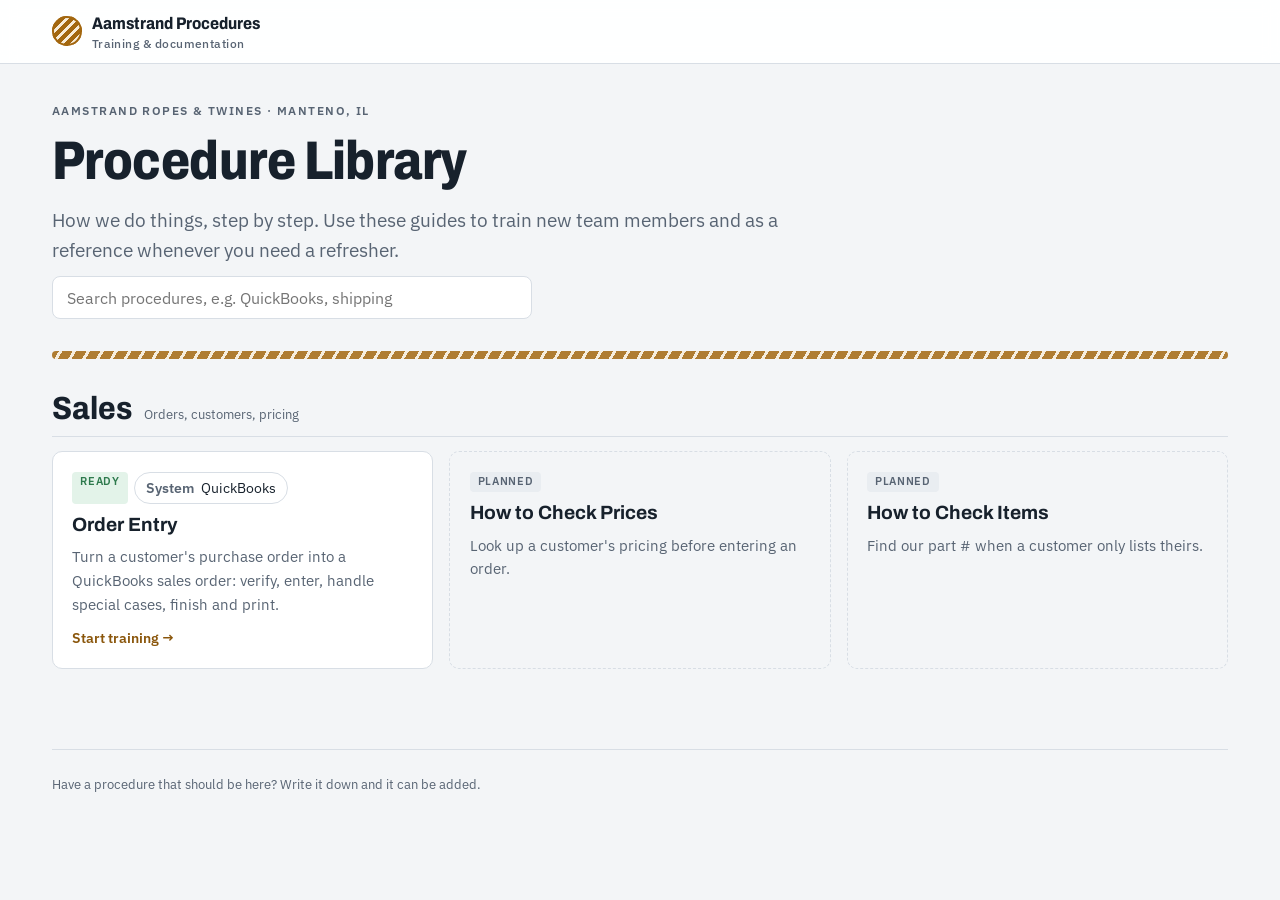
==== index.html @ c87c255a "Add procedure library site with Order Entry training page Static training site built from the Order " ====
<!doctype html>
<html lang="en">
<head>
<meta charset="utf-8">
<meta name="viewport" content="width=device-width, initial-scale=1, viewport-fit=cover">
<title>Aamstrand Procedure Library</title>
<meta name="description" content="Training and documentation for Aamstrand Ropes &amp; Twines office procedures.">
<link rel="preconnect" href="https://fonts.googleapis.com">
<link rel="preconnect" href="https://fonts.gstatic.com" crossorigin>
<link rel="stylesheet" href="https://fonts.googleapis.com/css2?family=Archivo:wdth,wght@62..125,500..800&family=IBM+Plex+Mono:wght@400;500;600&family=IBM+Plex+Sans:ital,wght@0,400;0,500;0,600;1,400&display=swap">
<link rel="stylesheet" href="assets/css/style.css">
</head>
<body data-procedure="library">

<header class="sitebar">
  <div class="sitebar__inner">
    <a class="brand" href="index.html">
      <span class="brand__knot" aria-hidden="true"></span>
      <span><span class="brand__name">Aamstrand Procedures</span><span class="brand__sub">Training &amp; documentation</span></span>
    </a>
  </div>
</header>

<main class="library">
  <div class="library__head">
    <span class="eyebrow">Aamstrand Ropes &amp; Twines · Manteno, IL</span>
    <h1>Procedure Library</h1>
    <p class="hero__lede">How we do things, step by step. Use these guides to train new team members and as a reference whenever you need a refresher.</p>
    <form class="search" role="search" id="lib-search" autocomplete="off">
      <label class="visually-hidden" for="lib-q">Search procedures</label>
      <input id="lib-q" type="search" placeholder="Search procedures, e.g. QuickBooks, shipping">
    </form>
  </div>
  <div class="rope" aria-hidden="true" style="margin-block:0"></div>

  <section class="cat" data-cat>
    <div class="cat__title"><h2>Sales</h2><span class="muted small">Orders, customers, pricing</span></div>
    <div class="cards">
      <a class="card" href="order-entry.html" data-keywords="order entry sales order purchase order po quickbooks minord crecar credit card fob shipping print">
        <div class="card__meta"><span class="status status--live">Ready</span><span class="chip"><b>System</b> QuickBooks</span></div>
        <h3>Order Entry</h3>
        <p class="card__desc">Turn a customer's purchase order into a QuickBooks sales order: verify, enter, handle special cases, finish and print.</p>
        <span class="card__go">Start training →</span>
      </a>
      <div class="card card--empty" data-keywords="how to check prices pricing">
        <div class="card__meta"><span class="status status--draft">Planned</span></div>
        <h3>How to Check Prices</h3>
        <p class="card__desc">Look up a customer's pricing before entering an order.</p>
      </div>
      <div class="card card--empty" data-keywords="how to check items part number item">
        <div class="card__meta"><span class="status status--draft">Planned</span></div>
        <h3>How to Check Items</h3>
        <p class="card__desc">Find our part # when a customer only lists theirs.</p>
      </div>
    </div>
  </section>

  <p class="muted small" id="lib-empty" hidden>No procedures match that search.</p>

  <footer class="foot">
    <span>Have a procedure that should be here? Write it down and it can be added.</span>
  </footer>
</main>

<script>
(function () {
  var q = document.getElementById("lib-q");
  var cards = Array.prototype.slice.call(document.querySelectorAll("[data-keywords]"));
  document.getElementById("lib-search").addEventListener("submit", function (e) { e.preventDefault(); });
  q.addEventListener("input", function () {
    var term = q.value.trim().toLowerCase();
    var shown = 0;
    cards.forEach(function (c) {
      var hit = !term || (c.textContent + " " + c.getAttribute("data-keywords")).toLowerCase().indexOf(term) !== -1;
      c.hidden = !hit; if (hit) shown++;
    });
    document.querySelectorAll("[data-cat]").forEach(function (s) { s.hidden = !s.querySelector("[data-keywords]:not([hidden])"); });
    document.getElementById("lib-empty").hidden = shown > 0;
  });
})();
</script>
</body>
</html>
---- assets/css/style.css ----
/* Aamstrand Procedure Library — shared styles
   Layout: sticky site bar, left contents rail + one readable column; figures may run wider than the text. */
:root {
  --bg: #f3f5f7;
  --surface: #ffffff;
  --sunken: #e9edf1;
  --ink: #17212c;
  --muted: #586473;
  --line: #d8dee5;
  --accent: #a3670f;        /* manila hemp */
  --accent-ink: #8a560b;
  --accent-soft: #f7ecd9;
  --navy: #1f3a5a;
  --mark: #c62828;          /* red pen */
  --mark-soft: #fbe9e7;
  --ok: #2e7a4d;
  --ok-soft: #e3f3e9;
  --paper: #ffffff;         /* screenshots always sit on white */

  --font-display: "Archivo", "Arial Narrow", "Helvetica Neue", Arial, sans-serif;
  --font-body: "IBM Plex Sans", "Segoe UI", Roboto, Helvetica, Arial, sans-serif;
  --font-mono: "IBM Plex Mono", ui-monospace, "SFMono-Regular", Menlo, Consolas, monospace;
  --font-hand: "Caveat", "Segoe Print", "Bradley Hand", cursive;

  --step--1: 0.875rem;
  --step-0: 1rem;
  --step-1: 1.2rem;
  --step-2: 1.5rem;
  --step-3: 2rem;
  --step-4: clamp(2.4rem, 5vw, 3.4rem);

  --radius: 10px;
  --measure: 46rem;
  color-scheme: light;
}
@media (prefers-color-scheme: dark) {
  :root:not([data-theme="light"]) {
    --bg: #0f141a; --surface: #171e27; --sunken: #1d2631; --ink: #e5e9ee; --muted: #9ba7b5;
    --line: #2b3643; --accent: #e0a548; --accent-ink: #ebba6c; --accent-soft: #2a2316;
    --navy: #9cc0e8; --mark: #ff7373; --mark-soft: #3a1d1e; --ok: #63c891; --ok-soft: #15291e;
    --paper: #ffffff; color-scheme: dark;
  }
}
:root[data-theme="dark"] {
  --bg: #0f141a; --surface: #171e27; --sunken: #1d2631; --ink: #e5e9ee; --muted: #9ba7b5;
  --line: #2b3643; --accent: #e0a548; --accent-ink: #ebba6c; --accent-soft: #2a2316;
  --navy: #9cc0e8; --mark: #ff7373; --mark-soft: #3a1d1e; --ok: #63c891; --ok-soft: #15291e;
  --paper: #ffffff; color-scheme: dark;
}

*, *::before, *::after { box-sizing: border-box; }
html { scroll-behavior: smooth; scroll-padding-top: 5rem; }
@media (prefers-reduced-motion: reduce) { html { scroll-behavior: auto; } * { transition: none !important; animation: none !important; } }
body {
  margin: 0;
  background: var(--bg);
  color: var(--ink);
  font: 400 var(--step-0)/1.6 var(--font-body);
  -webkit-font-smoothing: antialiased;
}
img { max-width: 100%; height: auto; }
[hidden] { display: none !important; }
a { color: var(--accent-ink); text-underline-offset: 2px; }
a:hover { color: var(--ink); }
:focus-visible { outline: 3px solid var(--accent); outline-offset: 2px; border-radius: 4px; }
h1, h2, h3, h4 { font-family: var(--font-display); line-height: 1.15; text-wrap: balance; margin: 0; color: var(--ink); }
h1 { font-size: var(--step-4); font-weight: 800; font-stretch: 85%; letter-spacing: -0.01em; }
h2 { font-size: var(--step-3); font-weight: 750; font-stretch: 90%; }
h3 { font-size: var(--step-1); font-weight: 700; }
h4 { font-size: var(--step-0); font-weight: 700; }
p { margin: 0; }
strong { font-weight: 600; }
code, .code { font-family: var(--font-mono); font-size: 0.9em; }
.eyebrow {
  font: 600 0.75rem/1.2 var(--font-body);
  letter-spacing: 0.12em; text-transform: uppercase; color: var(--muted);
}
.visually-hidden { position: absolute; width: 1px; height: 1px; overflow: hidden; clip: rect(0 0 0 0); white-space: nowrap; }

/* ---------- Site bar ---------- */
.sitebar {
  position: sticky; top: env(safe-area-inset-top, 0px); z-index: 20;
  background: color-mix(in srgb, var(--surface) 92%, transparent);
  backdrop-filter: blur(8px);
  border-bottom: 1px solid var(--line);
}
.sitebar__inner {
  max-width: 76rem; margin: 0 auto; padding: 0.7rem 1.25rem;
  display: flex; align-items: center; gap: 1rem; flex-wrap: wrap;
}
.brand { display: flex; align-items: center; gap: 0.6rem; text-decoration: none; color: var(--ink); }
.brand__knot {
  width: 30px; height: 30px; border-radius: 50%;
  background: repeating-linear-gradient(135deg, var(--accent) 0 4px, var(--accent-soft) 4px 7px);
  box-shadow: inset 0 0 0 2px var(--accent);
  flex: none;
}
.brand__name { font: 750 1.05rem/1 var(--font-display); font-stretch: 88%; }
.brand__sub { display: block; font: 500 0.72rem/1.3 var(--font-body); color: var(--muted); letter-spacing: 0.04em; }
.crumbs { margin-left: auto; font-size: var(--step--1); color: var(--muted); display: flex; gap: 0.4rem; align-items: center; }
.crumbs a { color: var(--muted); }
.toc-toggle {
  display: none; margin-left: auto;
  font: 600 var(--step--1) var(--font-body); color: var(--ink);
  background: var(--sunken); border: 1px solid var(--line); border-radius: 999px; padding: 0.35rem 0.9rem; cursor: pointer;
}

/* ---------- Page shell ---------- */
.shell {
  max-width: 76rem; margin: 0 auto; padding-inline: 1.25rem; padding-block: 0 4rem;
  display: grid; grid-template-columns: 15rem minmax(0, 1fr); gap: 3rem;
}
.rail { position: sticky; top: 4.6rem; align-self: start; max-height: calc(100vh - 5.5rem); overflow-y: auto; padding-block: 2rem 1rem; }
.main { min-width: 0; padding-block: 2rem 0; }

/* Contents rail */
.progress { background: var(--surface); border: 1px solid var(--line); border-radius: var(--radius); padding: 0.9rem 1rem; margin-bottom: 1.25rem; }
.progress__label { display: flex; justify-content: space-between; font-size: var(--step--1); font-weight: 600; }
.progress__count { font-variant-numeric: tabular-nums; color: var(--muted); }
.progress__track { height: 6px; background: var(--sunken); border-radius: 999px; margin-top: 0.5rem; overflow: hidden; }
.progress__fill { height: 100%; width: 0; background: var(--ok); border-radius: inherit; transition: width .3s ease; }
.progress__reset { margin-top: 0.6rem; background: none; border: 0; padding: 0; color: var(--muted); font: inherit; font-size: 0.78rem; text-decoration: underline; cursor: pointer; }
.toc { list-style: none; margin: 0; padding: 0; font-size: var(--step--1); }
.toc li { margin: 0; }
.toc a {
  display: flex; gap: 0.6rem; align-items: baseline; padding: 0.38rem 0.6rem; border-radius: 6px;
  color: var(--muted); text-decoration: none; border-left: 2px solid transparent;
}
.toc a:hover { color: var(--ink); background: var(--sunken); }
.toc a.is-active { color: var(--ink); font-weight: 600; border-left-color: var(--accent); background: var(--surface); }
.toc__num { font: 600 0.75rem var(--font-mono); color: var(--accent-ink); min-width: 1.1rem; }
.toc a.is-done .toc__num::after { content: " ✓"; color: var(--ok); }
.toc__group { margin: 1rem 0 0.3rem 0.6rem; }

/* ---------- Hero ---------- */
.hero { padding-block: 1rem 2rem; display: grid; gap: 1rem; max-width: var(--measure); }
.hero__lede { font-size: var(--step-1); line-height: 1.55; color: var(--muted); }
.chips { display: flex; flex-wrap: wrap; gap: 0.5rem; }
.chip {
  display: inline-flex; align-items: center; gap: 0.4rem;
  font-size: var(--step--1); padding: 0.25rem 0.7rem; border-radius: 999px;
  background: var(--surface); border: 1px solid var(--line); color: var(--ink);
}
.chip b { font-weight: 600; color: var(--muted); }
.rope { height: 8px; border-radius: 4px; margin-block: 0.5rem 2.5rem;
  background:
    repeating-linear-gradient(120deg, var(--accent) 0 6px, var(--accent-soft) 6px 9px, var(--accent) 9px 12px);
  opacity: 0.85;
}

/* ---------- Flow overview ---------- */
.flow { list-style: none; padding: 0; margin: 1.25rem 0 0; display: grid; grid-template-columns: repeat(5, minmax(0, 1fr)); gap: 0.75rem; counter-reset: flow; }
.flow li { min-width: 0; }
.flow a {
  display: grid; gap: 0.35rem; height: 100%; text-decoration: none; color: var(--ink);
  background: var(--surface); border: 1px solid var(--line); border-radius: var(--radius); padding: 0.9rem;
  position: relative;
}
.flow a:hover { border-color: var(--accent); }
.flow__n { font: 700 1.6rem/1 var(--font-display); color: var(--accent); font-stretch: 80%; }
.flow__t { font: 700 1rem/1.2 var(--font-display); }
.flow__d { font-size: 0.82rem; color: var(--muted); line-height: 1.4; }
.flow__tag { justify-self: start; font-size: 0.7rem; font-weight: 600; letter-spacing: 0.05em; text-transform: uppercase; color: var(--accent-ink); background: var(--accent-soft); padding: 0.1rem 0.45rem; border-radius: 4px; }
.flow a.is-done { border-color: var(--ok); }
.flow a.is-done .flow__n::after { content: " ✓"; font-size: 1rem; color: var(--ok); }

/* ---------- Sections ---------- */
.section { padding-block: 3rem 1rem; border-top: 1px solid var(--line); display: grid; grid-template-columns: minmax(0, 1fr); gap: 1.25rem; }
.section:first-of-type { border-top: 0; }
.section__head { display: grid; gap: 0.5rem; max-width: var(--measure); }
.section__kicker { display: flex; align-items: center; gap: 0.6rem; }
.stage-badge {
  font: 700 0.75rem/1 var(--font-mono); letter-spacing: 0.06em; color: var(--surface); background: var(--navy);
  padding: 0.3rem 0.5rem; border-radius: 4px;
}
.section__intro { color: var(--muted); font-size: 1.05rem; }
.prose { max-width: var(--measure); display: grid; gap: 0.9rem; }
.text { max-width: var(--measure); }
.prose ul, .prose ol { margin: 0; padding-left: 1.3rem; display: grid; gap: 0.35rem; }

/* Numbered steps */
.steps { list-style: none; padding: 0; margin: 0; counter-reset: step; display: grid; gap: 0; }
.step { counter-increment: step; display: grid; grid-template-columns: 2.4rem minmax(0, 1fr); gap: 0 1rem; position: relative; padding-bottom: 1.6rem; }
.step::before {
  content: counter(step); grid-row: 1 / span 2;
  width: 2.1rem; height: 2.1rem; border-radius: 50%; display: grid; place-items: center;
  font: 700 0.95rem var(--font-display); color: var(--accent-ink); background: var(--accent-soft); border: 1.5px solid var(--accent);
  position: relative; z-index: 1;
}
.step::after { content: ""; position: absolute; left: calc(1.05rem - 1px); top: 2.3rem; bottom: 0.2rem; width: 2px; background: var(--line); }
.step:last-child::after { display: none; }
.step__body { min-width: 0; display: grid; grid-template-columns: minmax(0, 1fr); gap: 0.7rem; padding-top: 0.25rem; max-width: var(--measure); }
.step__title { font: 700 1.08rem/1.35 var(--font-display); }
.step__body > ul { margin: 0; padding-left: 1.2rem; display: grid; gap: 0.3rem; }

/* Callouts */
.callout { display: grid; grid-template-columns: auto minmax(0, 1fr); gap: 0.75rem; padding: 0.85rem 1rem; border-radius: var(--radius); max-width: var(--measure); border: 1px solid; }
.callout__icon { font: 800 0.72rem/1 var(--font-body); letter-spacing: 0.06em; text-transform: uppercase; padding: 0.3rem 0.45rem; border-radius: 4px; align-self: start; margin-top: 0.15rem; }
.callout p + p { margin-top: 0.4rem; }
.callout--tip { background: var(--accent-soft); border-color: color-mix(in srgb, var(--accent) 40%, transparent); }
.callout--tip .callout__icon { background: var(--accent); color: var(--surface); }
.callout--warn { background: var(--mark-soft); border-color: color-mix(in srgb, var(--mark) 40%, transparent); }
.callout--warn .callout__icon { background: var(--mark); color: var(--surface); }
.callout--note { background: var(--surface); border-color: var(--line); }
.callout--note .callout__icon { background: var(--sunken); color: var(--muted); }

/* Item codes look like QuickBooks fields */
.field {
  font: 500 0.88em var(--font-mono); padding: 0.05rem 0.4rem; border-radius: 4px;
  background: var(--sunken); border: 1px solid var(--line); white-space: nowrap; color: var(--ink);
}
.ui { font-weight: 600; } /* names of on-screen buttons/menus */
.ui::before { content: "“"; color: var(--muted); font-weight: 400; } .ui::after { content: "”"; color: var(--muted); font-weight: 400; }
.redpen { font: 600 1.35em/1 var(--font-hand); color: var(--mark); }

/* Figures */
.figure { margin: 0; display: grid; gap: 0.5rem; justify-items: start; }
.figure__frame {
  background: var(--paper); border: 1px solid var(--line); border-radius: 8px; padding: 0.5rem;
  max-width: 100%; cursor: zoom-in; display: block; line-height: 0;
  box-shadow: 0 1px 2px rgb(0 0 0 / .05);
}
.figure__frame:hover { border-color: var(--accent); }
.figure__frame img { border-radius: 3px; display: block; }
.figure figcaption { font-size: 0.82rem; color: var(--muted); max-width: var(--measure); }
.figure figcaption b { color: var(--ink); font-weight: 600; }

/* Tables */
.table-wrap { overflow-x: auto; max-width: 100%; border: 1px solid var(--line); border-radius: var(--radius); background: var(--surface); }
table { border-collapse: collapse; width: 100%; font-size: 0.93rem; }
th, td { text-align: left; padding: 0.65rem 0.85rem; border-bottom: 1px solid var(--line); vertical-align: top; }
th { font: 600 0.72rem/1.2 var(--font-body); letter-spacing: 0.08em; text-transform: uppercase; color: var(--muted); background: var(--sunken); }
tr:last-child td { border-bottom: 0; }
td.num { font-variant-numeric: tabular-nums; }

/* Checklist of fields to find */
.findlist { list-style: none; padding: 0; margin: 0; display: grid; grid-template-columns: repeat(auto-fill, minmax(13.5rem, 1fr)); gap: 0.6rem; max-width: 52rem; }
.findlist li { display: flex; gap: 0.6rem; align-items: flex-start; background: var(--surface); border: 1px solid var(--line); border-radius: 8px; padding: 0.6rem 0.75rem; font-size: 0.93rem; line-height: 1.35; }
.findlist__n { font: 600 0.75rem/1.6 var(--font-mono); color: var(--accent-ink); }

/* Split cards (who checks prices, etc.) */
.pair { display: grid; grid-template-columns: repeat(auto-fit, minmax(15rem, 1fr)); gap: 0.75rem; max-width: var(--measure); }
.pair > div { background: var(--surface); border: 1px solid var(--line); border-radius: var(--radius); padding: 1rem; display: grid; gap: 0.4rem; align-content: start; }
.pair h4 { display: flex; gap: 0.5rem; align-items: center; flex-wrap: wrap; }
.reps { display: flex; gap: 0.3rem; flex-wrap: wrap; }
.rep { font: 600 0.8rem/1 var(--font-mono); padding: 0.3rem 0.45rem; border-radius: 4px; background: var(--sunken); border: 1px solid var(--line); }

/* PO example viewer */
.viewer { background: var(--surface); border: 1px solid var(--line); border-radius: var(--radius); overflow: hidden; }
.tabs { display: flex; gap: 0; border-bottom: 1px solid var(--line); overflow-x: auto; background: var(--sunken); }
.tab {
  flex: none; font: 600 0.9rem var(--font-body); color: var(--muted); background: none; border: 0; border-bottom: 3px solid transparent;
  padding: 0.75rem 1rem; cursor: pointer;
}
.tab small { display: block; font-weight: 400; font-size: 0.72rem; }
.tab[aria-selected="true"] { color: var(--ink); border-bottom-color: var(--accent); background: var(--surface); }
.panel { display: grid; grid-template-columns: minmax(0, 1.5fr) minmax(0, 1fr); gap: 1.5rem; padding: 1.25rem; }
.panel__notes { display: grid; gap: 0.75rem; align-content: start; font-size: 0.93rem; }
.panel__notes ul { margin: 0; padding-left: 1.1rem; display: grid; gap: 0.4rem; }
.label-key { display: inline-block; font: 500 0.72rem/1.3 var(--font-body); color: var(--mark); border: 1px solid var(--mark); padding: 0.05rem 0.35rem; letter-spacing: 0.03em; background: var(--surface); }

/* Calculators */
.tool { background: var(--surface); border: 1px solid var(--line); border-radius: var(--radius); padding: 1.1rem 1.25rem; display: grid; gap: 1rem; max-width: var(--measure); }
.tool__head { display: flex; justify-content: space-between; gap: 0.5rem; align-items: baseline; flex-wrap: wrap; }
.tool__grid { display: grid; grid-template-columns: repeat(auto-fit, minmax(10rem, 1fr)); gap: 0.75rem; }
.tool label { display: grid; gap: 0.3rem; font-size: 0.82rem; font-weight: 600; color: var(--muted); }
.tool input, .tool select {
  font: 500 1rem var(--font-mono); color: var(--ink); background: var(--bg);
  border: 1px solid var(--line); border-radius: 6px; padding: 0.5rem 0.6rem; width: 100%; min-width: 0;
}
.tool input:focus, .tool select:focus { border-color: var(--accent); outline: none; box-shadow: 0 0 0 3px var(--accent-soft); }
.check { display: flex !important; align-items: center; gap: 0.5rem; font-size: 0.9rem !important; color: var(--ink) !important; font-weight: 500 !important; }
.check input { width: 1.1rem; height: 1.1rem; accent-color: var(--accent); }
.result { border-top: 1px dashed var(--line); padding-top: 0.9rem; display: grid; gap: 0.6rem; }
.so-lines { width: 100%; font-size: 0.9rem; }
.so-lines td, .so-lines th { padding: 0.45rem 0.6rem; }
.so-lines td:first-child { font-family: var(--font-mono); font-weight: 500; }
.so-lines .amt { text-align: right; font-variant-numeric: tabular-nums; font-family: var(--font-mono); }
.big { font: 700 1.5rem/1.1 var(--font-display); font-variant-numeric: tabular-nums; }
.muted { color: var(--muted); }
.small { font-size: 0.84rem; }

/* Special-case cards */
.cases { display: grid; grid-template-columns: repeat(auto-fit, minmax(19rem, 1fr)); gap: 1rem; }
.case { background: var(--surface); border: 1px solid var(--line); border-radius: var(--radius); padding: 1.1rem; display: grid; gap: 0.7rem; align-content: start; min-width: 0; }
.case__head { display: flex; justify-content: space-between; gap: 0.5rem; align-items: center; flex-wrap: wrap; }
.case ol, .case ul { margin: 0; padding-left: 1.2rem; display: grid; gap: 0.35rem; font-size: 0.94rem; }
.case__when { font-size: 0.85rem; color: var(--muted); }

/* Paperwork marks legend */
.marks { display: grid; grid-template-columns: repeat(auto-fit, minmax(13rem, 1fr)); gap: 0.75rem; max-width: 56rem; }
.mark { background: var(--paper); color: #1f2933; border: 1px solid var(--line); border-radius: 8px; padding: 0.9rem 1rem; display: grid; gap: 0.35rem; align-content: start;
  background-image: repeating-linear-gradient(to bottom, transparent 0 27px, #e3ebf3 27px 28px);
}
.mark__ink { font: 600 2.1rem/1 var(--font-hand); color: #c62828; transform: rotate(-3deg); transform-origin: left; }
.mark__ink--blue { color: #1d4f91; }
.mark h4 { color: #1f2933; }
.mark p { font-size: 0.86rem; color: #3d4a57; line-height: 1.4; }

/* Decision list */
.decide { display: grid; gap: 0.5rem; max-width: var(--measure); }
.decide__row { display: grid; grid-template-columns: minmax(0, 1fr) auto; gap: 1rem; align-items: center; background: var(--surface); border: 1px solid var(--line); border-radius: 8px; padding: 0.65rem 0.9rem; }
.decide__row a { font-size: 0.85rem; font-weight: 600; white-space: nowrap; }

/* Stage completion */
.complete {
  display: flex; align-items: center; gap: 0.75rem; justify-self: start;
  background: var(--surface); border: 1px dashed var(--line); border-radius: 999px; padding: 0.5rem 1rem 0.5rem 0.75rem;
  font-size: 0.9rem; font-weight: 600; cursor: pointer; user-select: none;
}
.complete input { width: 1.15rem; height: 1.15rem; accent-color: var(--ok); }
.complete:has(input:checked) { border-style: solid; border-color: var(--ok); background: var(--ok-soft); color: var(--ok); }

/* Quick reference */
.ref-grid { display: grid; grid-template-columns: repeat(auto-fit, minmax(14rem, 1fr)); gap: 0.75rem; }
.ref { background: var(--surface); border: 1px solid var(--line); border-radius: var(--radius); padding: 1rem; display: grid; gap: 0.5rem; align-content: start; }
.ref ul { margin: 0; padding-left: 1.1rem; display: grid; gap: 0.2rem; font-size: 0.93rem; }
.gloss { display: grid; grid-template-columns: max-content minmax(0, 1fr); gap: 0.45rem 1rem; margin: 0; font-size: 0.93rem; max-width: var(--measure); }
.gloss dt { font: 600 0.88rem var(--font-mono); color: var(--accent-ink); }
.gloss dd { margin: 0; }

/* Quiz */
.quiz { display: grid; gap: 1rem; max-width: var(--measure); }
.q { background: var(--surface); border: 1px solid var(--line); border-radius: var(--radius); padding: 1rem 1.1rem; display: grid; gap: 0.7rem; margin: 0; }
.q legend { font: 700 1rem/1.4 var(--font-display); padding: 0; float: left; width: 100%; margin-bottom: 0.7rem; }
.q legend span { color: var(--accent-ink); font-family: var(--font-mono); font-size: 0.85rem; margin-right: 0.4rem; }
.opts { display: grid; gap: 0.4rem; clear: both; }
.opt { display: flex; gap: 0.6rem; align-items: flex-start; padding: 0.5rem 0.7rem; border: 1px solid var(--line); border-radius: 8px; cursor: pointer; font-size: 0.94rem; background: var(--bg); }
.opt:hover { border-color: var(--accent); }
.opt input { margin-top: 0.25rem; accent-color: var(--accent); }
.opt.is-right { border-color: var(--ok); background: var(--ok-soft); }
.opt.is-wrong { border-color: var(--mark); background: var(--mark-soft); }
.q__fb { font-size: 0.9rem; padding: 0.55rem 0.75rem; border-radius: 6px; }
.q__fb.is-right { background: var(--ok-soft); color: var(--ok); }
.q__fb.is-wrong { background: var(--mark-soft); color: var(--mark); }
.q__fb b { font-weight: 700; }
.quiz__score { display: flex; gap: 1rem; align-items: center; flex-wrap: wrap; }
.btn {
  font: 600 0.92rem var(--font-body); padding: 0.55rem 1.1rem; border-radius: 999px; cursor: pointer;
  border: 1px solid var(--line); background: var(--surface); color: var(--ink);
}
.btn:hover { border-color: var(--accent); }

/* Lightbox */
.lightbox { border: 0; padding: 0; background: transparent; max-width: 96vw; max-height: 94vh; }
.lightbox::backdrop { background: rgb(10 14 20 / .82); }
.lightbox img { max-width: 94vw; max-height: 86vh; width: auto; height: auto; background: #fff; border-radius: 6px; display: block; }
.lightbox__bar { display: flex; justify-content: space-between; align-items: center; gap: 1rem; color: #e5e9ee; padding: 0.5rem 0.1rem; font-size: 0.88rem; }
.lightbox__close { background: #fff; color: #17212c; border: 0; border-radius: 999px; padding: 0.4rem 0.9rem; font: 600 0.85rem var(--font-body); cursor: pointer; }

/* Footer */
.foot { border-top: 1px solid var(--line); margin-top: 3rem; padding-block: 1.5rem; font-size: 0.84rem; color: var(--muted); display: flex; flex-wrap: wrap; gap: 0.5rem 1.5rem; justify-content: space-between; }

/* ---------- Library (home) ---------- */
.library { max-width: 76rem; margin: 0 auto; padding-inline: 1.25rem; padding-block: 2.5rem 4rem; display: grid; gap: 2rem; }
.library__head { display: grid; gap: 0.75rem; max-width: 46rem; }
.search { display: flex; gap: 0.5rem; max-width: 30rem; }
.search input { flex: 1; min-width: 0; font: 1rem var(--font-body); padding: 0.65rem 0.9rem; border-radius: 8px; border: 1px solid var(--line); background: var(--surface); color: var(--ink); }
.search input:focus { outline: none; border-color: var(--accent); box-shadow: 0 0 0 3px var(--accent-soft); }
.cat { display: grid; gap: 0.9rem; }
.cat__title { display: flex; align-items: baseline; gap: 0.75rem; border-bottom: 1px solid var(--line); padding-bottom: 0.5rem; }
.cards { display: grid; grid-template-columns: repeat(auto-fill, minmax(18rem, 1fr)); gap: 1rem; }
.card {
  display: grid; gap: 0.6rem; align-content: start; text-decoration: none; color: var(--ink);
  background: var(--surface); border: 1px solid var(--line); border-radius: var(--radius); padding: 1.2rem;
  transition: border-color .15s, transform .15s;
}
a.card:hover { border-color: var(--accent); transform: translateY(-2px); color: var(--ink); }
.card__meta { display: flex; gap: 0.4rem; flex-wrap: wrap; }
.card__desc { color: var(--muted); font-size: 0.93rem; }
.card__go { font-weight: 600; font-size: 0.9rem; color: var(--accent-ink); }
.card--empty { border-style: dashed; background: transparent; }
.status { font: 600 0.7rem/1 var(--font-body); letter-spacing: 0.06em; text-transform: uppercase; padding: 0.3rem 0.5rem; border-radius: 4px; }
.status--live { background: var(--ok-soft); color: var(--ok); }
.status--draft { background: var(--sunken); color: var(--muted); }

/* ---------- Responsive ---------- */
@media (max-width: 980px) {
  .shell { grid-template-columns: minmax(0, 1fr); gap: 0; }
  .rail {
    display: none; position: fixed; inset: 3.6rem 0 auto 0; max-height: calc(100vh - 3.6rem); z-index: 15;
    background: var(--bg); border-bottom: 1px solid var(--line); padding: 1rem 1.25rem 1.5rem;
  }
  .rail.is-open { display: block; }
  .toc-toggle { display: inline-block; }
  .crumbs { display: none; }
  .flow { grid-template-columns: repeat(auto-fit, minmax(9.5rem, 1fr)); }
  .panel { grid-template-columns: minmax(0, 1fr); }
}
@media (max-width: 520px) {
  .step { grid-template-columns: 2rem minmax(0, 1fr); gap: 0 0.75rem; }
  .step::before { width: 1.8rem; height: 1.8rem; font-size: 0.85rem; }
  .step::after { left: calc(0.9rem - 1px); top: 2rem; }
  .decide__row { grid-template-columns: minmax(0, 1fr); gap: 0.3rem; }
  .gloss { grid-template-columns: minmax(0, 1fr); gap: 0.1rem; }
  .gloss dd { margin-bottom: 0.5rem; }
}

/* ---------- Print: a clean manual ---------- */
@media print {
  :root { --bg: #fff; --surface: #fff; --sunken: #f2f2f2; }
  .sitebar, .rail, .complete, .tool, .quiz-section, .toc-toggle, .progress { display: none !important; }
  .shell { display: block; padding: 0; }
  .section { break-inside: auto; padding-block: 1.5rem 0.5rem; }
  .figure, .case, .callout, .q { break-inside: avoid; }
  .tabs { display: none; }
  .panel[hidden] { display: grid !important; }
  a { color: inherit; text-decoration: none; }
}
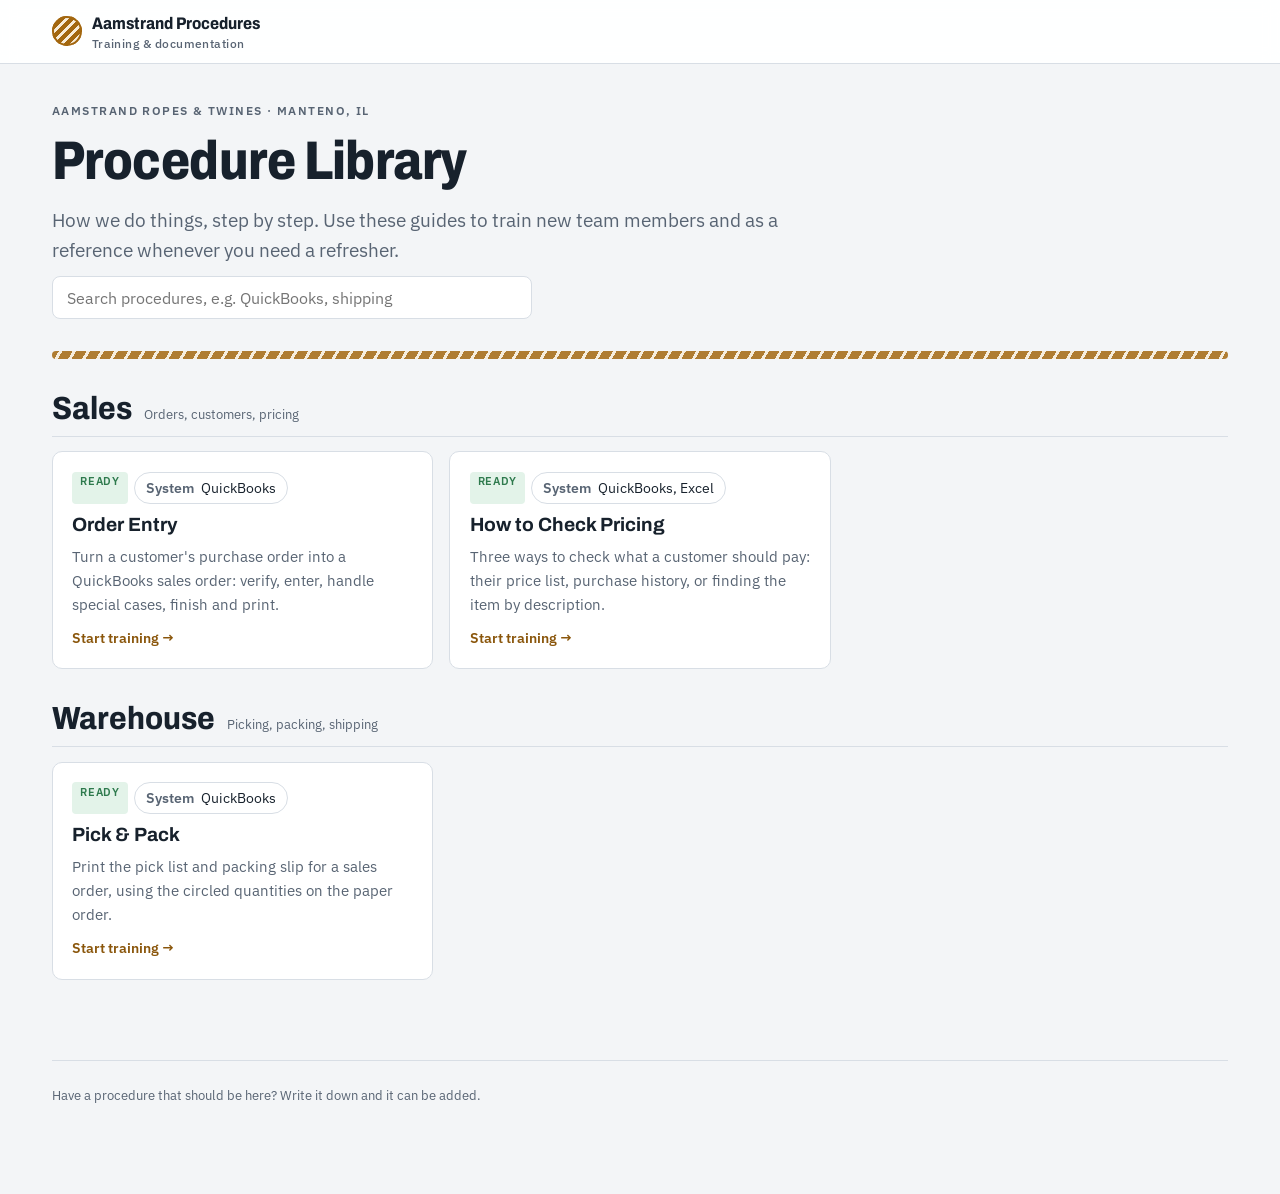
==== commit 79c33b00: "Add Pick & Pack and How to Check Pricing pages New procedure pages built from their training documen" ====
--- a/index.html
+++ b/index.html
@@ -42,16 +42,24 @@
         <p class="card__desc">Turn a customer's purchase order into a QuickBooks sales order: verify, enter, handle special cases, finish and print.</p>
         <span class="card__go">Start training →</span>
       </a>
-      <div class="card card--empty" data-keywords="how to check prices pricing">
-        <div class="card__meta"><span class="status status--draft">Planned</span></div>
-        <h3>How to Check Prices</h3>
-        <p class="card__desc">Look up a customer's pricing before entering an order.</p>
-      </div>
-      <div class="card card--empty" data-keywords="how to check items part number item">
-        <div class="card__meta"><span class="status status--draft">Planned</span></div>
-        <h3>How to Check Items</h3>
-        <p class="card__desc">Find our part # when a customer only lists theirs.</p>
-      </div>
+      <a class="card" href="check-pricing.html" data-keywords="how to check pricing prices price list purchase history quickreport item list description part number excel">
+        <div class="card__meta"><span class="status status--live">Ready</span><span class="chip"><b>System</b> QuickBooks, Excel</span></div>
+        <h3>How to Check Pricing</h3>
+        <p class="card__desc">Three ways to check what a customer should pay: their price list, purchase history, or finding the item by description.</p>
+        <span class="card__go">Start training →</span>
+      </a>
+    </div>
+  </section>
+
+  <section class="cat" data-cat>
+    <div class="cat__title"><h2>Warehouse</h2><span class="muted small">Picking, packing, shipping</span></div>
+    <div class="cards">
+      <a class="card" href="pick-pack.html" data-keywords="pick pack picking packing pick list packing slip fulfillment worksheet circled quantity msc back order">
+        <div class="card__meta"><span class="status status--live">Ready</span><span class="chip"><b>System</b> QuickBooks</span></div>
+        <h3>Pick &amp; Pack</h3>
+        <p class="card__desc">Print the pick list and packing slip for a sales order, using the circled quantities on the paper order.</p>
+        <span class="card__go">Start training →</span>
+      </a>
     </div>
   </section>
 
--- a/assets/css/style.css
+++ b/assets/css/style.css
@@ -260,7 +260,7 @@
 .label-key { display: inline-block; font: 500 0.72rem/1.3 var(--font-body); color: var(--mark); border: 1px solid var(--mark); padding: 0.05rem 0.35rem; letter-spacing: 0.03em; background: var(--surface); }
 
 /* Calculators */
-.tool { background: var(--surface); border: 1px solid var(--line); border-radius: var(--radius); padding: 1.1rem 1.25rem; display: grid; gap: 1rem; max-width: var(--measure); }
+.tool { background: var(--surface); border: 1px solid var(--line); border-radius: var(--radius); padding: 1.1rem 1.25rem; display: grid; grid-template-columns: minmax(0, 1fr); gap: 1rem; max-width: var(--measure); }
 .tool__head { display: flex; justify-content: space-between; gap: 0.5rem; align-items: baseline; flex-wrap: wrap; }
 .tool__grid { display: grid; grid-template-columns: repeat(auto-fit, minmax(10rem, 1fr)); gap: 0.75rem; }
 .tool label { display: grid; gap: 0.3rem; font-size: 0.82rem; font-weight: 600; color: var(--muted); }
@@ -407,3 +407,60 @@
   .panel[hidden] { display: grid !important; }
   a { color: inherit; text-decoration: none; }
 }
+
+/* ---------- Components added for Pick & Pack and Check Pricing ---------- */
+
+/* Stock status legend (QuickBooks fulfillment circles) */
+.legend { display: grid; gap: 0.5rem; max-width: var(--measure); }
+.legend__row { display: grid; grid-template-columns: 1.6rem minmax(0, 1fr); gap: 0.75rem; align-items: center; background: var(--surface); border: 1px solid var(--line); border-radius: 8px; padding: 0.55rem 0.8rem; font-size: 0.94rem; }
+.dot { width: 1.1rem; height: 1.1rem; border-radius: 50%; display: inline-block; box-shadow: inset 0 -2px 3px rgb(0 0 0 / .18); }
+.dot--green { background: #3fae3f; }
+.dot--yellow { background: linear-gradient(to bottom, #fff 0 45%, #f0b429 45%); border: 1px solid #d99a12; }
+.dot--red { background: #fff; border: 1px solid #c9c9c9; position: relative; box-shadow: none; }
+.dot--red::before, .dot--red::after { content: ""; position: absolute; left: 50%; top: 8%; width: 2px; height: 84%; background: #d93025; }
+.dot--red::before { transform: translateX(-50%) rotate(45deg); } .dot--red::after { transform: translateX(-50%) rotate(-45deg); }
+
+/* Practice sheet: a paper sales order with circled quantities */
+.sheet { position: relative; background: var(--paper); color: #1f2933; border: 1px solid var(--line); border-radius: 8px; overflow-x: auto; }
+.sheet table { font-size: 0.92rem; min-width: 34rem; }
+.sheet th { background: #eef1f4; color: #4b5866; }
+.sheet td { border-bottom-color: #e3e7eb; color: #1f2933; }
+.sheet .item { font-family: var(--font-mono); font-weight: 500; }
+.circled { display: inline-grid; place-items: center; min-width: 2.6rem; height: 2.3rem; padding: 0 0.4rem; border: 2px solid #c62828; border-radius: 50%; font: 600 1.35rem/1 var(--font-hand); color: #c62828; transform: rotate(-4deg); }
+.nocircle { font-size: 0.8rem; color: #8a96a3; font-style: italic; }
+.sheet input { font: 500 1rem var(--font-mono); width: 5.5rem; padding: 0.35rem 0.5rem; border: 1px solid #c7cfd8; border-radius: 6px; background: #fff; color: #1f2933; }
+.sheet input:focus { outline: none; border-color: var(--accent); box-shadow: 0 0 0 3px var(--accent-soft); }
+.sheet input.is-right { border-color: #2e7a4d; background: #e3f3e9; }
+.sheet input.is-wrong { border-color: #c62828; background: #fbe9e7; }
+.sheet .why { font-size: 0.82rem; color: #4b5866; }
+.practice__bar { display: flex; flex-wrap: wrap; gap: 0.75rem; align-items: center; }
+
+/* Method picker */
+.picker { display: grid; gap: 0.75rem; max-width: var(--measure); }
+.picker__opts { display: flex; flex-wrap: wrap; gap: 0.5rem; }
+.pill { position: relative; }
+.pill input { position: absolute; opacity: 0; pointer-events: none; }
+.pill span { display: inline-block; padding: 0.45rem 0.95rem; border-radius: 999px; border: 1px solid var(--line); background: var(--surface); font-size: 0.92rem; cursor: pointer; }
+.pill input:checked + span { border-color: var(--accent); background: var(--accent-soft); color: var(--accent-ink); font-weight: 600; }
+.pill input:focus-visible + span { outline: 3px solid var(--accent); outline-offset: 2px; }
+.methods { display: grid; grid-template-columns: repeat(auto-fit, minmax(14rem, 1fr)); gap: 0.75rem; }
+.method { display: grid; gap: 0.4rem; align-content: start; text-decoration: none; color: var(--ink); background: var(--surface); border: 1px solid var(--line); border-radius: var(--radius); padding: 1rem; transition: opacity .15s, border-color .15s; }
+.method:hover { border-color: var(--accent); color: var(--ink); }
+.method__n { font: 700 0.75rem/1 var(--font-mono); letter-spacing: 0.06em; color: var(--accent-ink); }
+.method__need { font-size: 0.82rem; color: var(--muted); }
+.method.is-dim { opacity: 0.4; }
+.method.is-pick { border-color: var(--accent); box-shadow: 0 0 0 2px var(--accent-soft); }
+.method__then { font-size: 0.8rem; font-weight: 600; color: var(--accent-ink); }
+
+/* Description anatomy */
+.anatomy { display: flex; flex-wrap: wrap; gap: 0.4rem; align-items: flex-end; max-width: var(--measure); }
+.seg { display: grid; gap: 0.25rem; justify-items: center; }
+.seg code { font: 600 1rem var(--font-mono); padding: 0.35rem 0.55rem; border-radius: 6px; background: var(--surface); border: 1px solid var(--line); border-bottom: 3px solid var(--accent); }
+.seg small { font-size: 0.7rem; font-weight: 600; letter-spacing: 0.06em; text-transform: uppercase; color: var(--muted); }
+.abbr { display: grid; grid-template-columns: repeat(auto-fill, minmax(12.5rem, 1fr)); gap: 0.4rem; max-width: var(--measure); }
+.abbr div { background: var(--surface); border: 1px solid var(--line); border-radius: 6px; padding: 0.4rem 0.6rem; font-size: 0.88rem; display: flex; justify-content: space-between; gap: 0.5rem; }
+.abbr b { white-space: nowrap; font-family: var(--font-mono); font-weight: 600; color: var(--accent-ink); }
+
+/* Highlighted "you need" requirement */
+.need { display: inline-flex; gap: 0.5rem; align-items: center; justify-self: start; font-size: 0.9rem; font-weight: 600; background: var(--accent-soft); color: var(--accent-ink); border: 1px solid color-mix(in srgb, var(--accent) 40%, transparent); padding: 0.35rem 0.8rem; border-radius: 6px; }
+.need::before { content: "You need"; font-size: 0.68rem; letter-spacing: 0.08em; text-transform: uppercase; background: var(--accent); color: var(--surface); padding: 0.15rem 0.4rem; border-radius: 3px; }
